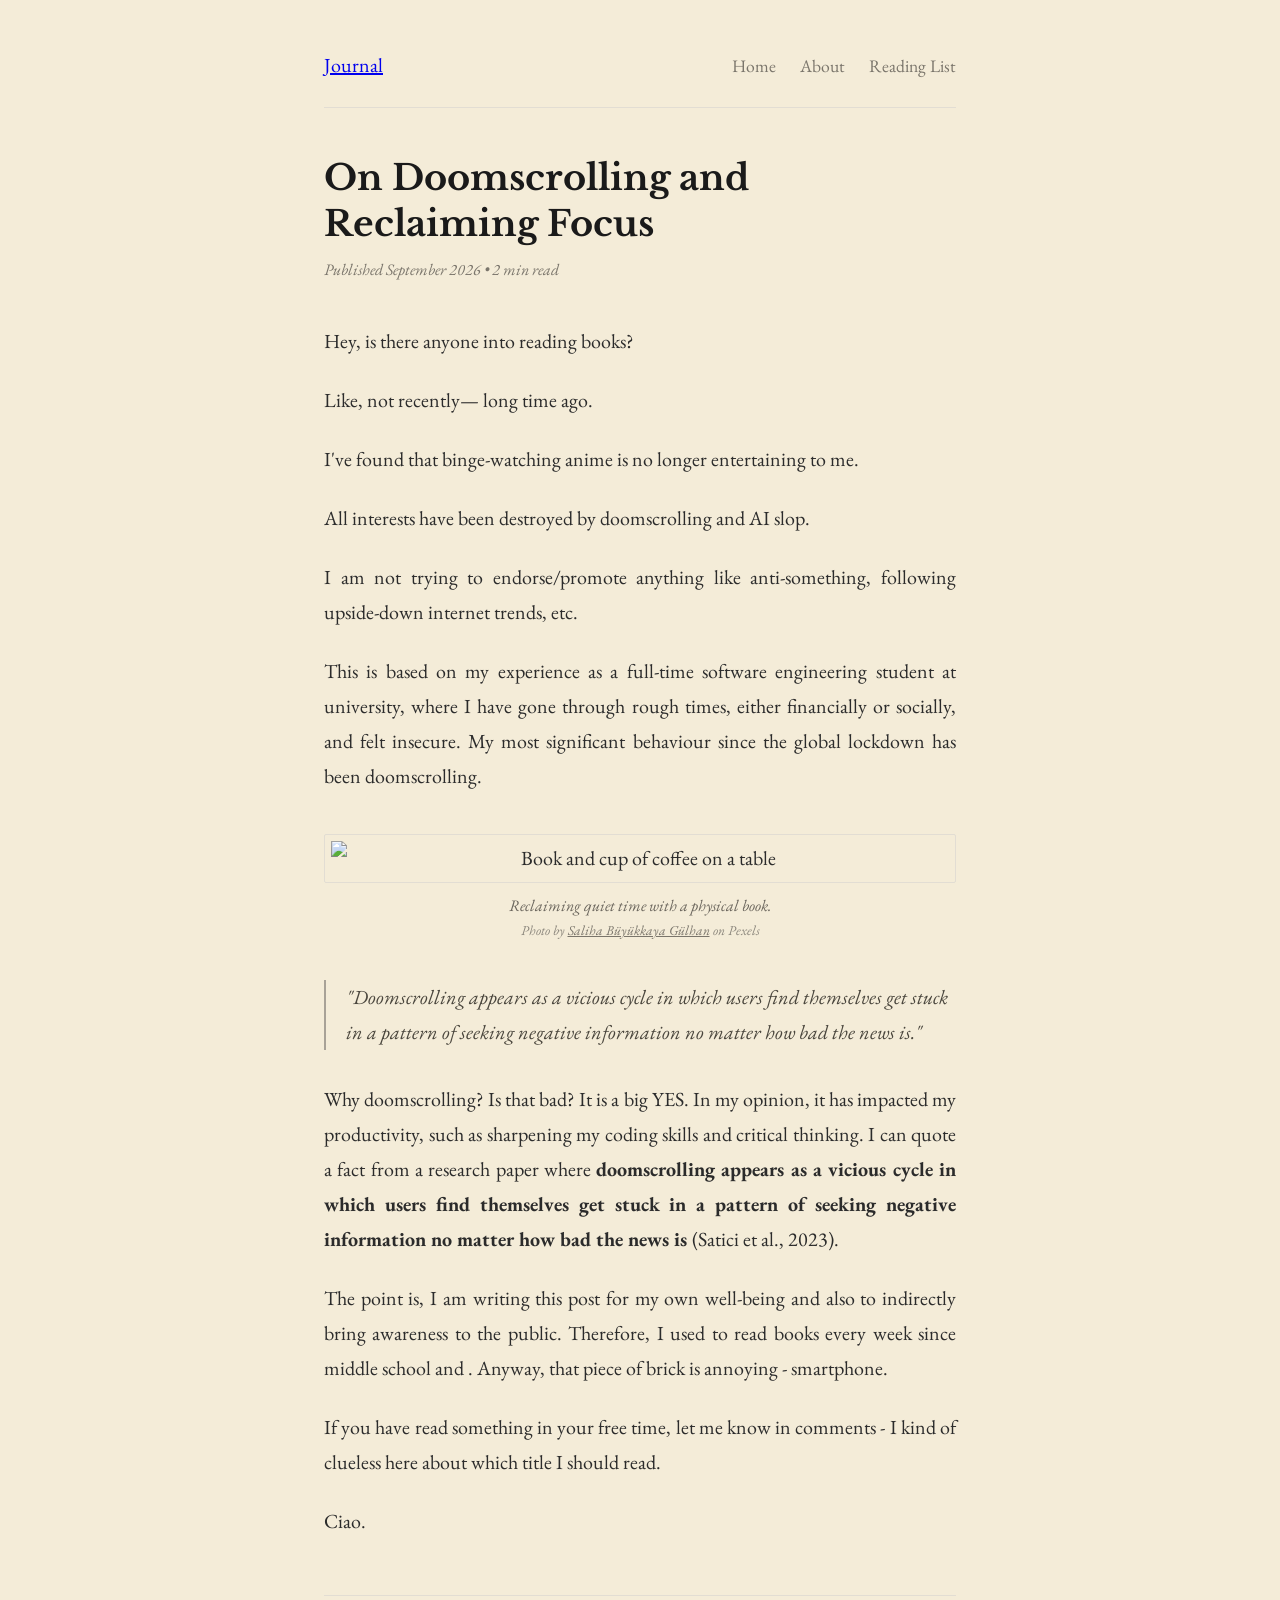
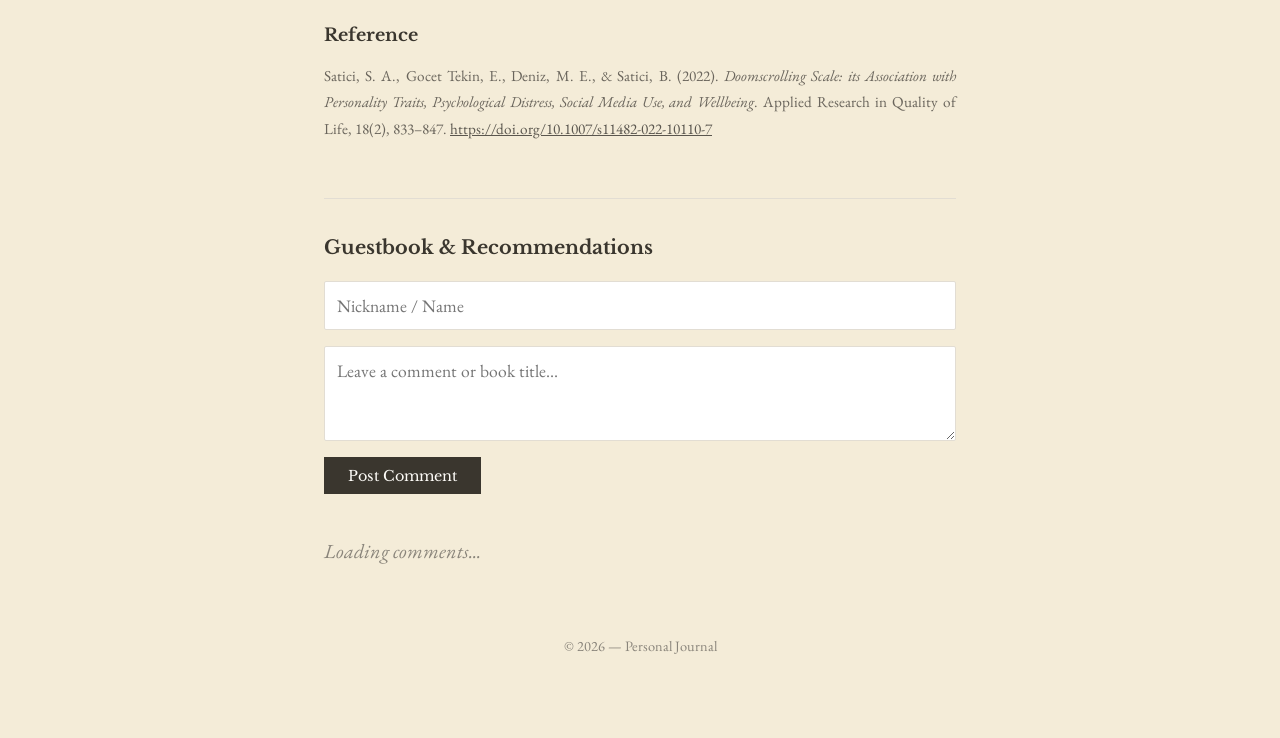
==== index.html @ 2c1738d2 "Initial commit of blog codebase with Supabase reading list" ====
<!DOCTYPE html>
<html lang="en">
<head>
  <meta charset="UTF-8">
  <meta name="viewport" content="width=device-width, initial-scale=1.0">
  <title>Digital Reflection</title>

  <!-- Google Fonts: EB Garamond (Body) & Libre Baskerville (Headings) -->
  <link rel="preconnect" href="https://fonts.googleapis.com">
  <link rel="preconnect" href="https://fonts.gstatic.com" crossorigin>
  <link href="https://fonts.googleapis.com/css2?family=EB+Garamond:ital,wght@0,400..700;1,400..700&family=Libre+Baskerville:ital,wght@0,400;0,700;1,400&display=swap" rel="stylesheet">
  <link rel="stylesheet" href="style.css">
</head>
<body>

  <div class="container">
    <header>
     <a href="index.html" class="logo">Journal</a>
        <nav>
            <a href="index.html">Home</a>
            <a href="about.html">About</a>
            <a href="reading-list.html">Reading List</a>
            </nav>
    </header>

    <main>
      <article>
        <h1>On Doomscrolling and Reclaiming Focus</h1>
        <div class="post-meta">Published September 2026 • 2 min read</div>

        <p>Hey, is there anyone into reading books?</p>

        <p>Like, not recently— long time ago.</p>

        <p>I've found that binge-watching anime is no longer entertaining to me.</p>

        <p>All interests have been destroyed by doomscrolling and AI slop.</p>

        <p>I am not trying to endorse/promote anything like anti-something, following upside-down internet trends, etc.</p>

        <p>This is based on my experience as a full-time software engineering student at university, where I have gone through rough times, either financially or socially, and felt insecure. My most significant behaviour since the global lockdown has been doomscrolling.</p>

        <figure class="book-media">
            <img src="https://images.pexels.com/photos/19252537/pexels-photo-19252537.jpeg" alt="Book and cup of coffee on a table">
            <figcaption>
            Reclaiming quiet time with a physical book. 
                <span style="display: block; font-size: 0.85rem; color: #8a857b; margin-top: 0.25rem;">
                    Photo by <a href="https://www.pexels.com/photo/book-and-cup-of-coffee-on-a-table-19252537/" target="_blank" rel="noopener" style="color: #7a756b;">Saliha Büyükkaya Gülhan</a> on Pexels
                </span>
            </figcaption>
        </figure>

        <blockquote>
          "Doomscrolling appears as a vicious cycle in which users find themselves get stuck in a pattern of seeking negative information no matter how bad the news is."
        </blockquote>

        <p>Why doomscrolling? Is that bad? It is a big YES. In my opinion, it has impacted my productivity, such as sharpening my coding skills and critical thinking. I can quote a fact from a research paper where <b>doomscrolling appears as a vicious cycle in which users find themselves get stuck in a pattern of seeking negative information no matter how bad the news is </b> (Satici et al., 2023).</p>

        <p>The point is, I am writing this post for my own well-being and also to indirectly bring awareness to the public. Therefore, I used to read books every week since middle school and . Anyway, that piece of brick is annoying - smartphone.</p>

        <p>If you have read something in your free time, let me know in comments - I kind of clueless here about which title I should read.</p>

        <p>Ciao.</p>

        <div class="references">
          <h2>Reference</h2>
          <p>Satici, S. A., Gocet Tekin, E., Deniz, M. E., & Satici, B. (2022). <em>Doomscrolling Scale: its Association with Personality Traits, Psychological Distress, Social Media Use, and Wellbeing</em>. Applied Research in Quality of Life, 18(2), 833–847. <a href="https://doi.org/10.1007/s11482-022-10110-7" target="_blank" rel="noopener">https://doi.org/10.1007/s11482-022-10110-7</a>
‌           </p>
        </div>
      </article>
    </main>

    <!-- Supabase Client Library -->
<script src="https://cdn.jsdelivr.net/npm/@supabase/supabase-js@2"></script>

<section class="guestbook-section">
  <h2 style="font-family: 'Libre Baskerville', serif; font-size: 1.2rem; color: #3a362e; margin-bottom: 1rem;">
    Guestbook & Recommendations
  </h2>

  <!-- Input Form -->
  <form id="commentForm" class="guestbook-form">
    <input type="text" id="nickname" placeholder="Nickname / Name" required class="guestbook-input">
    <textarea id="content" rows="3" placeholder="Leave a comment or book title..." required class="guestbook-textarea"></textarea>
    <button type="submit" class="guestbook-btn">Post Comment</button>
  </form>

  <!-- Published Comments Stream -->
  <div id="commentsList">
    <p style="font-style: italic; color: #8a857b;">Loading comments...</p>
  </div>
</section>

<script>
  // Replace with your project details from Supabase (Project Settings -> API)
  const SUPABASE_URL = 'https://gpjzoiaikuwnfobwtftz.supabase.co';
  const SUPABASE_ANON_KEY = 'eyJhbGciOiJIUzI1NiIsInR5cCI6IkpXVCJ9.eyJpc3MiOiJzdXBhYmFzZSIsInJlZiI6ImdwanpvaWFpa3V3bmZvYnd0ZnR6Iiwicm9sZSI6ImFub24iLCJpYXQiOjE3ODkxNjAzMjAsImV4cCI6MjEwNDczNjMyMH0.0eDDirX0hWw0x0QTSIiHQL4Y9MMNzqnbz1SUgS_aehE';
  const db = supabase.createClient(SUPABASE_URL, SUPABASE_ANON_KEY);

  const form = document.getElementById('commentForm');
  const commentsList = document.getElementById('commentsList');

  // Fetch and display existing comments
  async function loadComments() {
    const { data, error } = await db
      .from('comments')
      .select('*')
      .order('created_at', { ascending: false });

    if (error || !data) {
      commentsList.innerHTML = '<p style="font-style: italic;">No comments yet. Be the first!</p>';
      return;
    }

    commentsList.innerHTML = data.map(c => `
      <div class="comment-entry">
        <div class="comment-header">${escapeHtml(c.nickname)}</div>
        <div class="comment-body">${escapeHtml(c.content)}</div>
      </div>
    `).join('');
  }

  // Handle new submission
  form.addEventListener('submit', async (e) => {
    e.preventDefault();
    const nickname = document.getElementById('nickname').value;
    const content = document.getElementById('content').value;

    await db.from('comments').insert([{ nickname, content }]);
    form.reset();
    loadComments(); // Refresh list immediately
  });

  // Helper to prevent HTML injection/XSS
  function escapeHtml(str) {
    return str.replace(/&/g, "&amp;").replace(/</g, "&lt;").replace(/>/g, "&gt;");
  }

  loadComments();
</script>

    <footer>
      <p>© 2026 — Personal Journal</p>
    </footer>
  </div>

</body>
</html>
---- style.css ----
/* ==========================================================================
   CSS Reset & Base Book Page Styling
   ========================================================================== */
* {
  box-sizing: border-box;
  margin: 0;
  padding: 0;
}

body {
  background-color: #F4ECD8; /* Warm book paper color */
  color: #2b2b2b;            /* Soft charcoal text */
  font-family: "EB Garamond", Georgia, serif;
  font-size: 1.25rem;        /* 20px base for crisp, comfortable reading */
  line-height: 1.75;
  -webkit-font-smoothing: antialiased;
}

/* Single-Column Container (Book Page Width) */
.container {
  max-width: 680px;
  margin: 0 auto;
  padding: 3rem 1.5rem 5rem 1.5rem;
}

/* Minimal Header */
header {
  border-bottom: 1px solid #e2ddd3;
  padding-bottom: 1.5rem;
  margin-bottom: 3rem;
  display: flex;
  justify-content: space-between;
  align-items: center;
}

.site-title {
  font-family: "Libre Baskerville", Georgia, serif;
  font-size: 1rem;
  font-weight: 700;
  letter-spacing: 0.05em;
  text-transform: uppercase;
  color: #5a564e;
  text-decoration: none;
}

nav a {
  font-family: "EB Garamond", serif;
  font-size: 1.1rem;
  color: #7a756b;
  text-decoration: none;
  margin-left: 1.25rem;
  transition: color 0.2s ease;
}

nav a:hover, nav a.active {
  color: #1a1a1a;
  border-bottom: 1px solid #1a1a1a;
}

/* Article Typography */
article h1 {
  font-family: "Libre Baskerville", Georgia, serif;
  font-size: 2.2rem;
  line-height: 1.3;
  color: #1a1a1a;
  margin-bottom: 0.5rem;
  font-weight: 700;
}

.post-meta {
  font-size: 1rem;
  font-style: italic;
  color: #7a756b;
  margin-bottom: 2.5rem;
}

/* Paragraph Selector with Justify & Hyphenation */
article p {
  margin-bottom: 1.5rem;
  text-align: justify;
  text-justify: inter-word;
  -webkit-hyphens: auto;
  -ms-hyphens: auto;
  hyphens: auto;
}

/* Blockquote Style (For Quotes & Key Thoughts) */
blockquote {
  border-left: 2px solid #a8a297;
  margin: 2rem 0;
  padding-left: 1.25rem;
  font-style: italic;
  color: #4a463d;
}

/* Reference & Footer Section */
.references {
  margin-top: 3.5rem;
  padding-top: 1.5rem;
  border-top: 1px solid #e2ddd3;
  font-size: 0.95rem;
  color: #6a655c;
}

.references h2 {
  font-family: "Libre Baskerville", serif;
  font-size: 1.1rem;
  margin-bottom: 0.75rem;
  color: #3a362e;
}

.references a {
  color: #5a564e;
  word-break: break-all;
}

footer {
  margin-top: 4rem;
  text-align: center;
  font-size: 0.9rem;
  color: #8a857b;
}

/* Book-Style Image & Figure Container */
figure.book-media {
  margin: 2.5rem 0;
  text-align: center;
}

figure.book-media img {
  max-width: 100%;
  height: auto;
  display: block;
  margin: 0 auto;
  border-radius: 2px;
  border: 1px solid #e2ddd3; 
  padding: 6px;
  background-color: #F4ECD8;
}

figure.book-media figcaption {
  font-family: "EB Garamond", Georgia, serif;
  font-size: 1rem;
  font-style: italic;
  color: #6a655c;
  margin-top: 0.75rem;
  line-height: 1.4;
}

/* Form Styling */
.guestbook-section {
  margin-top: 3.5rem;
  padding-top: 2rem;
  border-top: 1px solid #e2ddd3;
}

.guestbook-form {
  display: flex;
  flex-direction: column;
  gap: 1rem;
  margin-bottom: 2.5rem;
}

.guestbook-input, .guestbook-textarea {
  width: 100%;
  padding: 0.75rem;
  background-color: #ffffff;
  border: 1px solid #e2ddd3;
  border-radius: 2px;
  font-family: "EB Garamond", Georgia, serif;
  font-size: 1.1rem;
  color: #2b2b2b;
}

.guestbook-btn {
  align-self: flex-start;
  padding: 0.6rem 1.5rem;
  background-color: #3a362e;
  color: #fdfbf7;
  border: none;
  font-family: "Libre Baskerville", Georgia, serif;
  font-size: 0.9rem;
  cursor: pointer;
}

/* Individual Comment Entry */
.comment-entry {
  padding: 1rem 0;
  border-bottom: 1px dashed #e2ddd3;
}

.comment-header {
  font-family: "Libre Baskerville", serif;
  font-size: 1rem;
  font-weight: bold;
  color: #3a362e;
  margin-bottom: 0.25rem;
}

.comment-body {
  font-size: 1.1rem;
  color: #4a463d;
}

/* ==========================================================================
   Book List Specific Hierarchy
   ========================================================================== */

.book-group {
  margin-top: 2rem;
  margin-bottom: 3rem;
}

/* Section Header (e.g. "Books I've Read") */
.group-title {
  font-family: "Libre Baskerville", Georgia, serif;
  font-size: 1.3rem;
  font-weight: 700;
  color: #1a1a1a;
  border-bottom: 1px solid #e2ddd3;
  padding-bottom: 0.4rem;
  margin-bottom: 2rem;
}

/* Single Book Container */
.book-item {
  margin-bottom: 2.5rem;
  padding-bottom: 1.5rem;
  border-bottom: 1px dashed #e2ddd3;
}

/* Book Title */
.book-title {
  font-family: "Libre Baskerville", Georgia, serif;
  font-size: 1.3rem;
  font-weight: 700;
  color: #1a1a1a;
  margin-bottom: 0.2rem;
}

/* Author Name */
.book-author {
  font-family: "EB Garamond", Georgia, serif;
  font-size: 1.05rem;
  font-style: italic;
  color: #7a756b;
  margin-bottom: 0.8rem;
}

/* Reader Review / Personal Notes */
.book-notes {
  font-family: "EB Garamond", Georgia, serif;
  font-size: 1.15rem;
  line-height: 1.7;
  color: #4a463d;
  margin-top: 0.5rem;
  padding-left: 0.85rem;
  border-left: 2px solid #c0b9a8;
  text-align: left; /* Keeps notes clean and left-aligned */
}

/* Empty State Message */
.empty-state {
  font-style: italic;
  color: #8a857b;
  font-size: 1.1rem;
}
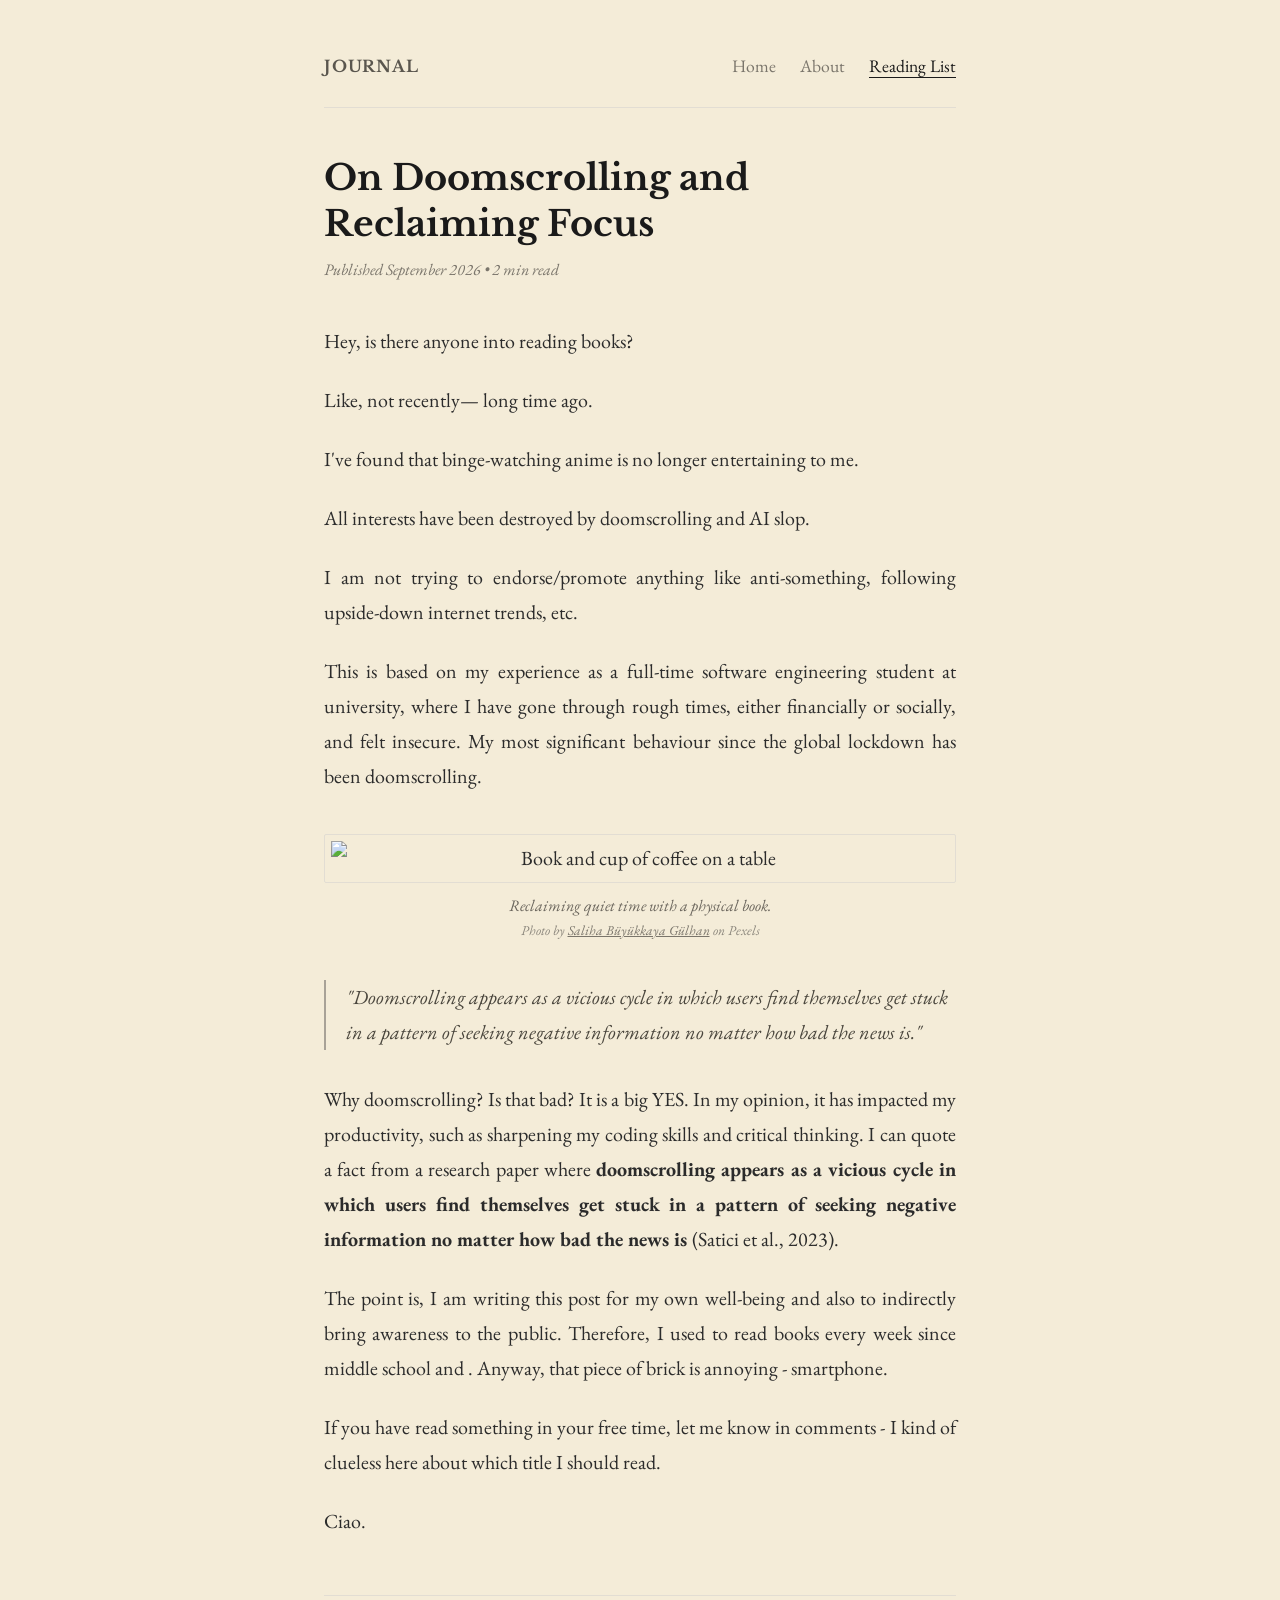
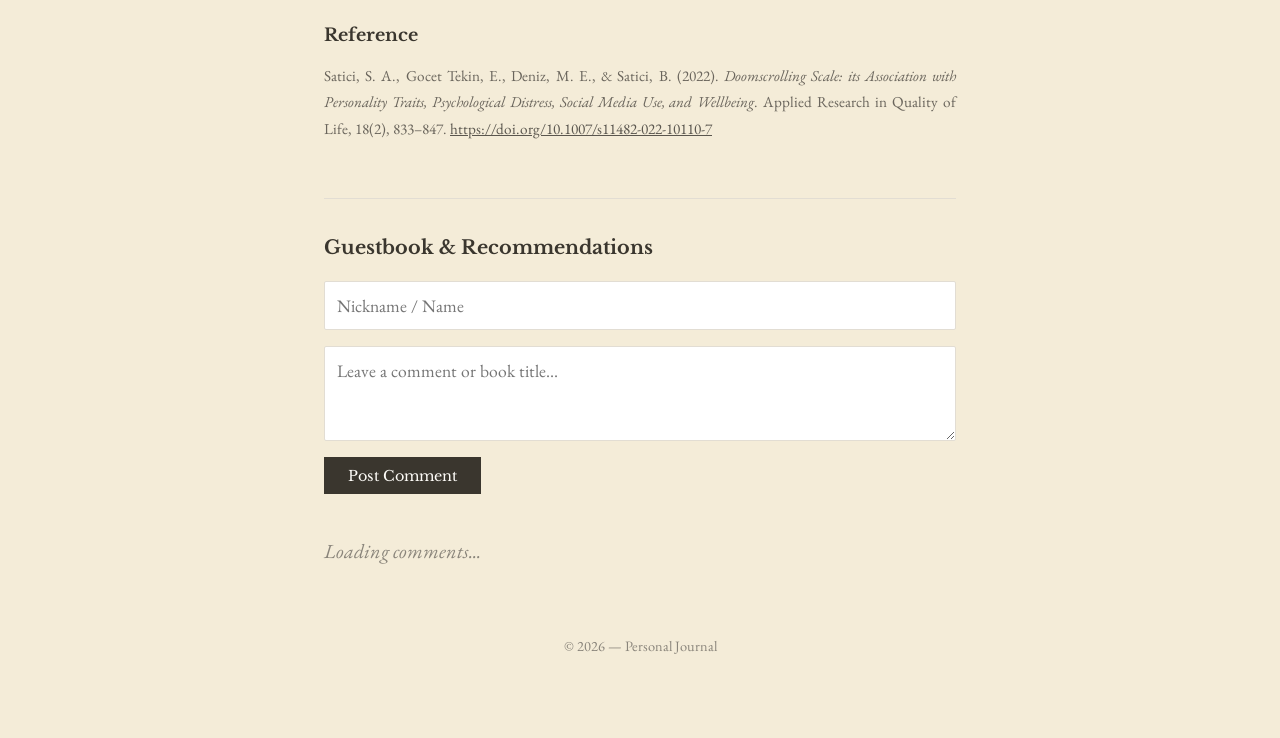
==== commit baefb9fa: "Fixed the navigation for homepage header to match and consistent with the rest of 2 webpages: About " ====
--- a/index.html
+++ b/index.html
@@ -15,13 +15,13 @@
 
   <div class="container">
     <header>
-     <a href="index.html" class="logo">Journal</a>
-        <nav>
-            <a href="index.html">Home</a>
-            <a href="about.html">About</a>
-            <a href="reading-list.html">Reading List</a>
-            </nav>
-    </header>
+    <a href="index.html" class="site-title">Journal</a>
+    <nav>
+      <a href="index.html">Home</a>
+      <a href="about.html">About</a>
+      <a href="reading-list.html" class="active">Reading List</a>
+    </nav>
+  </header>
 
     <main>
       <article>
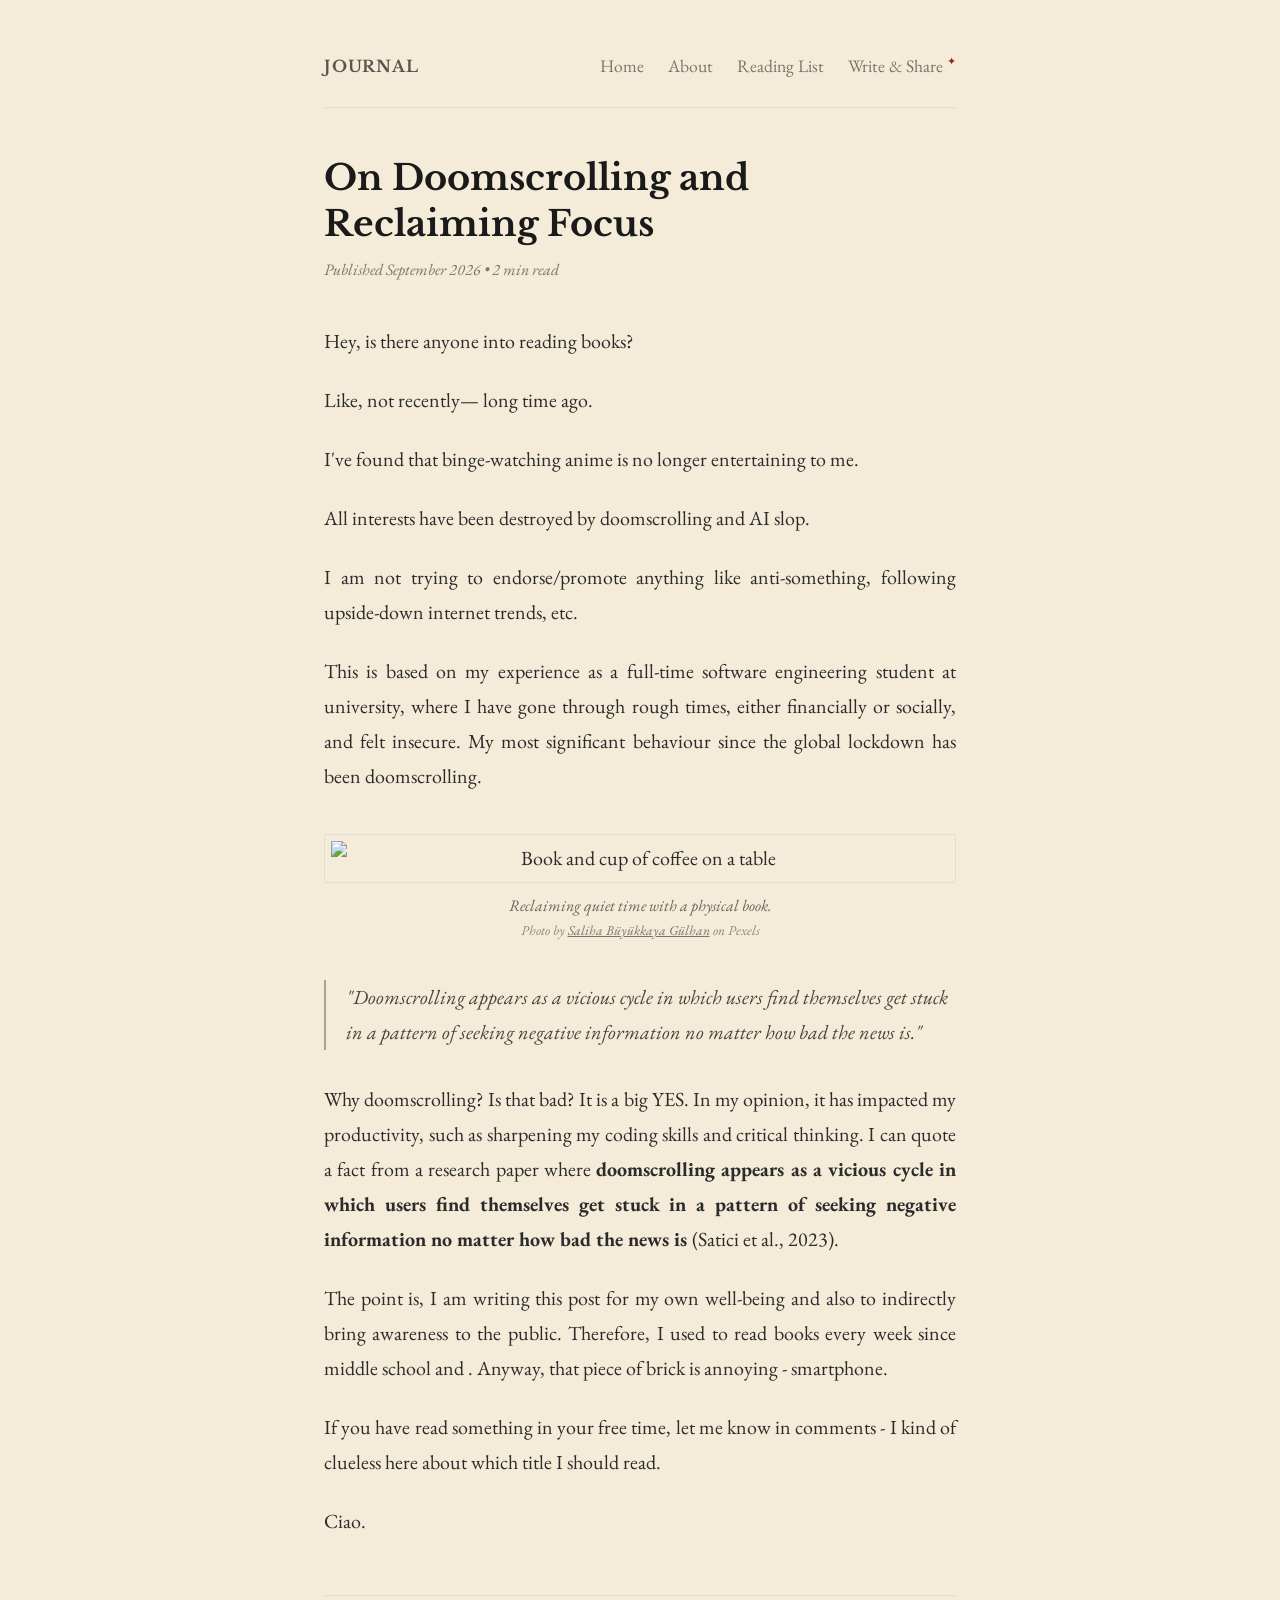
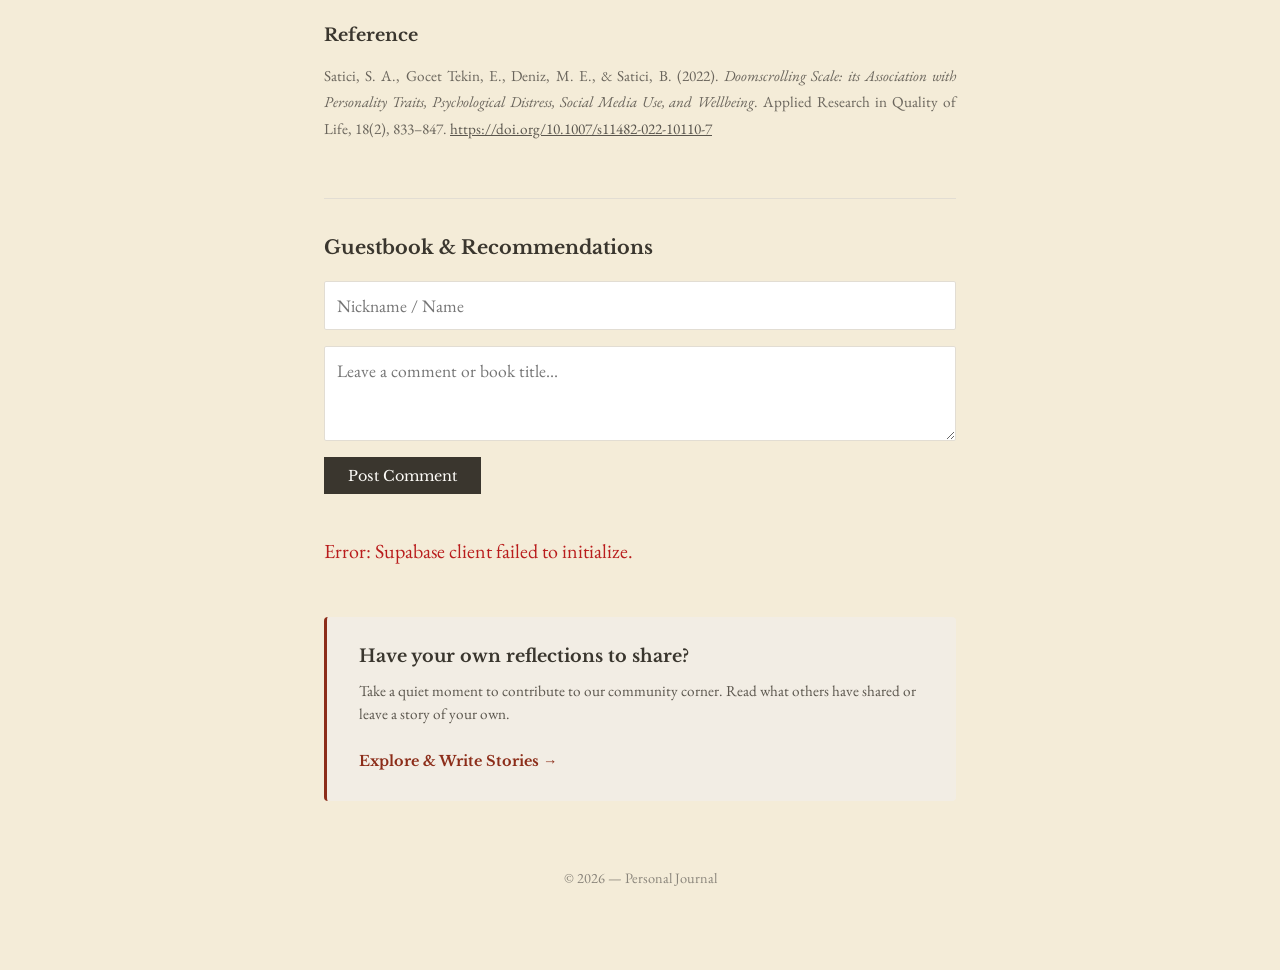
==== commit 67c6fafb: "Update page transitions, bookmark navigation, and stories feature" ====
--- a/index.html
+++ b/index.html
@@ -5,23 +5,39 @@
   <meta name="viewport" content="width=device-width, initial-scale=1.0">
   <title>Digital Reflection</title>
 
-  <!-- Google Fonts: EB Garamond (Body) & Libre Baskerville (Headings) -->
+  <!-- Google Fonts -->
   <link rel="preconnect" href="https://fonts.googleapis.com">
   <link rel="preconnect" href="https://fonts.gstatic.com" crossorigin>
   <link href="https://fonts.googleapis.com/css2?family=EB+Garamond:ital,wght@0,400..700;1,400..700&family=Libre+Baskerville:ital,wght@0,400;0,700;1,400&display=swap" rel="stylesheet">
-  <link rel="stylesheet" href="style.css">
+  <link rel="stylesheet" href="css/style.css">
+  
+  <!-- Supabase & Central App Script -->
+<!-- Supabase & Central App Script -->
+<script src="https://cdn.jsdelivr.net/npm/@supabase/supabase-js@2"></script>
+<script defer src="js/app.js"></script>
 </head>
 <body>
 
+  <!-- Book Cover Loading Overlay -->
+  <div id="book-loader">
+    <div class="book-cover">
+      <div class="cover-front">
+        <span class="cover-title">Journal</span>
+      </div>
+      <div class="cover-inside"></div>
+    </div>
+  </div>
+
   <div class="container">
     <header>
-    <a href="index.html" class="site-title">Journal</a>
-    <nav>
-      <a href="index.html">Home</a>
-      <a href="about.html">About</a>
-      <a href="reading-list.html" class="active">Reading List</a>
-    </nav>
-  </header>
+      <a href="index.html" class="site-title">Journal</a>
+      <nav>
+  <a href="index.html">Home</a>
+  <a href="about.html">About</a>
+  <a href="reading-list.html">Reading List</a>
+  <a href="write-n-share-story.html" class="nav-highlight">Write & Share <span style="font-size: 0.7rem; vertical-align: super; color: #8C2D19;">✦</span></a>
+</nav>
+    </header>
 
     <main>
       <article>
@@ -29,25 +45,20 @@
         <div class="post-meta">Published September 2026 • 2 min read</div>
 
         <p>Hey, is there anyone into reading books?</p>
-
         <p>Like, not recently— long time ago.</p>
-
         <p>I've found that binge-watching anime is no longer entertaining to me.</p>
-
         <p>All interests have been destroyed by doomscrolling and AI slop.</p>
-
         <p>I am not trying to endorse/promote anything like anti-something, following upside-down internet trends, etc.</p>
-
         <p>This is based on my experience as a full-time software engineering student at university, where I have gone through rough times, either financially or socially, and felt insecure. My most significant behaviour since the global lockdown has been doomscrolling.</p>
 
         <figure class="book-media">
-            <img src="https://images.pexels.com/photos/19252537/pexels-photo-19252537.jpeg" alt="Book and cup of coffee on a table">
-            <figcaption>
+          <img src="https://images.pexels.com/photos/19252537/pexels-photo-19252537.jpeg" alt="Book and cup of coffee on a table">
+          <figcaption>
             Reclaiming quiet time with a physical book. 
-                <span style="display: block; font-size: 0.85rem; color: #8a857b; margin-top: 0.25rem;">
-                    Photo by <a href="https://www.pexels.com/photo/book-and-cup-of-coffee-on-a-table-19252537/" target="_blank" rel="noopener" style="color: #7a756b;">Saliha Büyükkaya Gülhan</a> on Pexels
-                </span>
-            </figcaption>
+            <span style="display: block; font-size: 0.85rem; color: #8a857b; margin-top: 0.25rem;">
+              Photo by <a href="https://www.pexels.com/photo/book-and-cup-of-coffee-on-a-table-19252537/" target="_blank" rel="noopener" style="color: #7a756b;">Saliha Büyükkaya Gülhan</a> on Pexels
+            </span>
+          </figcaption>
         </figure>
 
         <blockquote>
@@ -55,94 +66,53 @@
         </blockquote>
 
         <p>Why doomscrolling? Is that bad? It is a big YES. In my opinion, it has impacted my productivity, such as sharpening my coding skills and critical thinking. I can quote a fact from a research paper where <b>doomscrolling appears as a vicious cycle in which users find themselves get stuck in a pattern of seeking negative information no matter how bad the news is </b> (Satici et al., 2023).</p>
-
         <p>The point is, I am writing this post for my own well-being and also to indirectly bring awareness to the public. Therefore, I used to read books every week since middle school and . Anyway, that piece of brick is annoying - smartphone.</p>
-
         <p>If you have read something in your free time, let me know in comments - I kind of clueless here about which title I should read.</p>
-
         <p>Ciao.</p>
 
         <div class="references">
           <h2>Reference</h2>
-          <p>Satici, S. A., Gocet Tekin, E., Deniz, M. E., & Satici, B. (2022). <em>Doomscrolling Scale: its Association with Personality Traits, Psychological Distress, Social Media Use, and Wellbeing</em>. Applied Research in Quality of Life, 18(2), 833–847. <a href="https://doi.org/10.1007/s11482-022-10110-7" target="_blank" rel="noopener">https://doi.org/10.1007/s11482-022-10110-7</a>
-‌           </p>
+          <p>Satici, S. A., Gocet Tekin, E., Deniz, M. E., & Satici, B. (2022). <em>Doomscrolling Scale: its Association with Personality Traits, Psychological Distress, Social Media Use, and Wellbeing</em>. Applied Research in Quality of Life, 18(2), 833–847. <a href="https://doi.org/10.1007/s11482-022-10110-7" target="_blank" rel="noopener">https://doi.org/10.1007/s11482-022-10110-7</a></p>
         </div>
       </article>
+
+      <section class="guestbook-section">
+        <h2 style="font-family: 'Libre Baskerville', serif; font-size: 1.2rem; color: #3a362e; margin-bottom: 1rem;">
+          Guestbook & Recommendations
+        </h2>
+
+        <form id="commentForm" class="guestbook-form">
+          <input type="text" id="nickname" placeholder="Nickname / Name" required class="guestbook-input">
+          <textarea id="content" rows="3" placeholder="Leave a comment or book title..." required class="guestbook-textarea"></textarea>
+          <button type="submit" class="guestbook-btn">Post Comment</button>
+        </form>
+
+        <div id="commentsList">
+          <p style="font-style: italic; color: #8a857b;">Loading comments...</p>
+        </div>
+      </section>
+
+      <!-- Call to Action Box -->
+<div class="community-nudge" style="margin: 3rem 0; padding: 1.5rem 2rem; background-color: #f2ede4; border-left: 3px solid #8C2D19; border-radius: 4px;">
+  <h3 style="font-family: 'Libre Baskerville', serif; margin-top: 0; margin-bottom: 0.5rem; font-size: 1.1rem; color: #3a362e;">
+    Have your own reflections to share?
+  </h3>
+  <p style="margin: 0 0 1rem 0; color: #5a554c; font-size: 0.95rem; line-height: 1.5;">
+    Take a quiet moment to contribute to our community corner. Read what others have shared or leave a story of your own.
+  </p>
+  <a href="write-n-share-story.html" style="font-family: 'Libre Baskerville', serif; font-size: 0.9rem; font-weight: bold; color: #8C2D19; text-decoration: none;">
+    Explore & Write Stories &rarr;
+  </a>
+</div>
     </main>
-
-    <!-- Supabase Client Library -->
-<script src="https://cdn.jsdelivr.net/npm/@supabase/supabase-js@2"></script>
-
-<section class="guestbook-section">
-  <h2 style="font-family: 'Libre Baskerville', serif; font-size: 1.2rem; color: #3a362e; margin-bottom: 1rem;">
-    Guestbook & Recommendations
-  </h2>
-
-  <!-- Input Form -->
-  <form id="commentForm" class="guestbook-form">
-    <input type="text" id="nickname" placeholder="Nickname / Name" required class="guestbook-input">
-    <textarea id="content" rows="3" placeholder="Leave a comment or book title..." required class="guestbook-textarea"></textarea>
-    <button type="submit" class="guestbook-btn">Post Comment</button>
-  </form>
-
-  <!-- Published Comments Stream -->
-  <div id="commentsList">
-    <p style="font-style: italic; color: #8a857b;">Loading comments...</p>
-  </div>
-</section>
-
-<script>
-  // Replace with your project details from Supabase (Project Settings -> API)
-  const SUPABASE_URL = 'https://gpjzoiaikuwnfobwtftz.supabase.co';
-  const SUPABASE_ANON_KEY = 'eyJhbGciOiJIUzI1NiIsInR5cCI6IkpXVCJ9.eyJpc3MiOiJzdXBhYmFzZSIsInJlZiI6ImdwanpvaWFpa3V3bmZvYnd0ZnR6Iiwicm9sZSI6ImFub24iLCJpYXQiOjE3ODkxNjAzMjAsImV4cCI6MjEwNDczNjMyMH0.0eDDirX0hWw0x0QTSIiHQL4Y9MMNzqnbz1SUgS_aehE';
-  const db = supabase.createClient(SUPABASE_URL, SUPABASE_ANON_KEY);
-
-  const form = document.getElementById('commentForm');
-  const commentsList = document.getElementById('commentsList');
-
-  // Fetch and display existing comments
-  async function loadComments() {
-    const { data, error } = await db
-      .from('comments')
-      .select('*')
-      .order('created_at', { ascending: false });
-
-    if (error || !data) {
-      commentsList.innerHTML = '<p style="font-style: italic;">No comments yet. Be the first!</p>';
-      return;
-    }
-
-    commentsList.innerHTML = data.map(c => `
-      <div class="comment-entry">
-        <div class="comment-header">${escapeHtml(c.nickname)}</div>
-        <div class="comment-body">${escapeHtml(c.content)}</div>
-      </div>
-    `).join('');
-  }
-
-  // Handle new submission
-  form.addEventListener('submit', async (e) => {
-    e.preventDefault();
-    const nickname = document.getElementById('nickname').value;
-    const content = document.getElementById('content').value;
-
-    await db.from('comments').insert([{ nickname, content }]);
-    form.reset();
-    loadComments(); // Refresh list immediately
-  });
-
-  // Helper to prevent HTML injection/XSS
-  function escapeHtml(str) {
-    return str.replace(/&/g, "&amp;").replace(/</g, "&lt;").replace(/>/g, "&gt;");
-  }
-
-  loadComments();
-</script>
-
+    <!-- Fixed Bookmark Back-to-Top Button -->
+    <a href="#top" id="backToTopBookmark" aria-label="Back to Top" title="Return to top of page">
+      <span class="bookmark-ribbon"></span>
+      <span class="bookmark-icon">↑</span>
+    </a>
     <footer>
       <p>© 2026 — Personal Journal</p>
     </footer>
   </div>
-
 </body>
 </html>
--- a/css/style.css
+++ b/css/style.css
@@ -0,0 +1,501 @@
+/* ==========================================================================
+   CSS Reset & Base Book Page Styling
+   ========================================================================== */
+* {
+  box-sizing: border-box;
+  margin: 0;
+  padding: 0;
+}
+
+body {
+  background-color: #F4ECD8; /* Warm book paper color */
+  color: #2b2b2b;            /* Soft charcoal text */
+  font-family: "EB Garamond", Georgia, serif;
+  font-size: 1.25rem;        /* 20px base for crisp, comfortable reading */
+  line-height: 1.75;
+  -webkit-font-smoothing: antialiased;
+}
+
+/* Single-Column Container (Book Page Width) */
+.container {
+  max-width: 680px;
+  margin: 0 auto;
+  padding: 3rem 1.5rem 5rem 1.5rem;
+}
+
+/* Minimal Header */
+header {
+  border-bottom: 1px solid #e2ddd3;
+  background-color: #F4ECD8;
+  padding-bottom: 1.5rem;
+  margin-bottom: 3rem;
+  display: flex;
+  justify-content: space-between;
+  align-items: center;
+  position: sticky;
+  top: 0;
+  z-index: 100;
+}
+
+.site-title {
+  font-family: "Libre Baskerville", Georgia, serif;
+  font-size: 1rem;
+  font-weight: 700;
+  letter-spacing: 0.05em;
+  text-transform: uppercase;
+  color: #5a564e;
+  text-decoration: none;
+}
+
+nav a {
+  font-family: "EB Garamond", serif;
+  font-size: 1.1rem;
+  color: #7a756b;
+  text-decoration: none;
+  margin-left: 1.25rem;
+  transition: color 0.2s ease;
+}
+
+nav a:hover, nav a.active {
+  color: #1a1a1a;
+  border-bottom: 1px solid #1a1a1a;
+}
+
+/* Article Typography */
+article h1 {
+  font-family: "Libre Baskerville", Georgia, serif;
+  font-size: 2.2rem;
+  line-height: 1.3;
+  color: #1a1a1a;
+  margin-bottom: 0.5rem;
+  font-weight: 700;
+}
+
+.post-meta {
+  font-size: 1rem;
+  font-style: italic;
+  color: #7a756b;
+  margin-bottom: 2.5rem;
+}
+
+/* Paragraph Selector with Justify & Hyphenation */
+article p {
+  margin-bottom: 1.5rem;
+  text-align: justify;
+  text-justify: inter-word;
+  -webkit-hyphens: auto;
+  -ms-hyphens: auto;
+  hyphens: auto;
+}
+
+/* Blockquote Style (For Quotes & Key Thoughts) */
+blockquote {
+  border-left: 2px solid #a8a297;
+  margin: 2rem 0;
+  padding-left: 1.25rem;
+  font-style: italic;
+  color: #4a463d;
+}
+
+/* Reference & Footer Section */
+.references {
+  margin-top: 3.5rem;
+  padding-top: 1.5rem;
+  border-top: 1px solid #e2ddd3;
+  font-size: 0.95rem;
+  color: #6a655c;
+}
+
+.references h2 {
+  font-family: "Libre Baskerville", serif;
+  font-size: 1.1rem;
+  margin-bottom: 0.75rem;
+  color: #3a362e;
+}
+
+.references a {
+  color: #5a564e;
+  word-break: break-all;
+}
+
+footer {
+  margin-top: 4rem;
+  text-align: center;
+  font-size: 0.9rem;
+  color: #8a857b;
+}
+
+/* Book-Style Image & Figure Container */
+figure.book-media {
+  margin: 2.5rem 0;
+  text-align: center;
+}
+
+figure.book-media img {
+  max-width: 100%;
+  height: auto;
+  display: block;
+  margin: 0 auto;
+  border-radius: 2px;
+  border: 1px solid #e2ddd3; 
+  padding: 6px;
+  background-color: #F4ECD8;
+}
+
+figure.book-media figcaption {
+  font-family: "EB Garamond", Georgia, serif;
+  font-size: 1rem;
+  font-style: italic;
+  color: #6a655c;
+  margin-top: 0.75rem;
+  line-height: 1.4;
+}
+
+/* Form Styling */
+.guestbook-section {
+  margin-top: 3.5rem;
+  padding-top: 2rem;
+  border-top: 1px solid #e2ddd3;
+}
+
+.guestbook-form {
+  display: flex;
+  flex-direction: column;
+  gap: 1rem;
+  margin-bottom: 2.5rem;
+}
+
+.guestbook-input, .guestbook-textarea {
+  width: 100%;
+  padding: 0.75rem;
+  background-color: #ffffff;
+  border: 1px solid #e2ddd3;
+  border-radius: 2px;
+  font-family: "EB Garamond", Georgia, serif;
+  font-size: 1.1rem;
+  color: #2b2b2b;
+}
+
+.guestbook-btn {
+  align-self: flex-start;
+  padding: 0.6rem 1.5rem;
+  background-color: #3a362e;
+  color: #fdfbf7;
+  border: none;
+  font-family: "Libre Baskerville", Georgia, serif;
+  font-size: 0.9rem;
+  cursor: pointer;
+}
+
+/* Individual Comment Entry */
+.comment-entry {
+  padding: 1rem 0;
+  border-bottom: 1px dashed #e2ddd3;
+}
+
+.comment-header {
+  font-family: "Libre Baskerville", serif;
+  font-size: 1rem;
+  font-weight: bold;
+  color: #3a362e;
+  margin-bottom: 0.25rem;
+}
+
+.comment-body {
+  font-size: 1.1rem;
+  color: #4a463d;
+}
+
+/* ==========================================================================
+   Book List Specific Hierarchy
+   ========================================================================== */
+
+.book-group {
+  margin-top: 2rem;
+  margin-bottom: 3rem;
+}
+
+/* Section Header (e.g. "Books I've Read") */
+.group-title {
+  font-family: "Libre Baskerville", Georgia, serif;
+  font-size: 1.3rem;
+  font-weight: 700;
+  color: #1a1a1a;
+  border-bottom: 1px solid #e2ddd3;
+  padding-bottom: 0.4rem;
+  margin-bottom: 2rem;
+}
+
+/* Single Book Container */
+.book-item {
+  margin-bottom: 2.5rem;
+  padding-bottom: 1.5rem;
+  border-bottom: 1px dashed #e2ddd3;
+}
+
+/* Book Title */
+.book-title {
+  font-family: "Libre Baskerville", Georgia, serif;
+  font-size: 1.3rem;
+  font-weight: 700;
+  color: #1a1a1a;
+  margin-bottom: 0.2rem;
+}
+
+/* Author Name */
+.book-author {
+  font-family: "EB Garamond", Georgia, serif;
+  font-size: 1.05rem;
+  font-style: italic;
+  color: #7a756b;
+  margin-bottom: 0.8rem;
+}
+
+/* Reader Review / Personal Notes */
+.book-notes {
+  font-family: "EB Garamond", Georgia, serif;
+  font-size: 1.15rem;
+  line-height: 1.7;
+  color: #4a463d;
+  margin-top: 0.5rem;
+  padding-left: 0.85rem;
+  border-left: 2px solid #c0b9a8;
+  text-align: left; /* Keeps notes clean and left-aligned */
+}
+
+/* Empty State Message */
+.empty-state {
+  font-style: italic;
+  color: #8a857b;
+  font-size: 1.1rem;
+}
+
+/* ==========================================================================
+   Book Cover Opening Animation
+   ========================================================================== */
+
+#book-loader {
+  position: fixed;
+  top: 0;
+  left: 0;
+  width: 100vw;
+  height: 100vh;
+  background-color: #F4ECD8; /* Matches paper background */
+  display: flex;
+  justify-content: center;
+  align-items: center;
+  z-index: 9999;
+  perspective: 1000px;
+  transition: opacity 0.8s ease, visibility 0.8s ease;
+}
+
+#book-loader.fade-out {
+  opacity: 0;
+  visibility: hidden;
+}
+
+.book-cover {
+  width: 140px;
+  height: 190px;
+  position: relative;
+  transform-style: preserve-3d;
+  box-shadow: 0 10px 25px rgba(0, 0, 0, 0.15);
+}
+
+.cover-front, .cover-inside {
+  position: absolute;
+  width: 100%;
+  height: 100%;
+  top: 0;
+  left: 0;
+  border-radius: 2px 6px 6px 2px;
+}
+
+.cover-front {
+  background-color: #3A362E; /* Charcoal hardcover */
+  border-left: 4px solid #2B2822; /* Spine accent */
+  color: #FDFBF7;
+  display: flex;
+  justify-content: center;
+  align-items: center;
+  transform-origin: left center;
+  animation: openBook 1.4s cubic-bezier(0.4, 0, 0.2, 1) forwards 0.3s;
+  backface-visibility: hidden;
+}
+
+.cover-title {
+  font-family: "Libre Baskerville", Georgia, serif;
+  font-size: 0.9rem;
+  letter-spacing: 0.1em;
+  text-transform: uppercase;
+  border: 1px solid #7A756B;
+  padding: 0.4rem 0.8rem;
+}
+
+.cover-inside {
+  background-color: #EFE6D0; /* Inside paper preview */
+  border-left: 3px solid #D4CEBE;
+  z-index: -1;
+}
+
+@keyframes openBook {
+  0% {
+    transform: rotateY(0deg);
+  }
+  100% {
+    transform: rotateY(-140deg);
+  }
+}
+
+/* ==========================================================================
+   Mobile Optimization (Screens under 600px)
+   ========================================================================== */
+
+@media (max-width: 600px) {
+  /* Container padding fix */
+  .container {
+    padding: 2rem 1rem 3rem 1rem;
+  }
+
+  /* Header Layout Fix */
+  header {
+    flex-direction: column;
+    align-items: center;
+    gap: 1rem;
+    margin-bottom: 2rem;
+    padding-bottom: 1rem;
+    text-align: center;
+  }
+
+  nav {
+    display: flex;
+    justify-content: center;
+    flex-wrap: wrap;
+    gap: 0.75rem;
+  }
+
+  nav a {
+    margin-left: 0; /* Reset desktop left margin */
+    font-size: 1rem;
+  }
+
+  /* Typography Adjustments */
+  article h1 {
+    font-size: 1.75rem;
+    line-height: 1.25;
+  }
+
+  /* Prevent text awkward spacing on narrow screens */
+  article p {
+    text-align: left;
+    hyphens: none;
+    font-size: 1.15rem;
+  }
+
+  /* Form & Button Adjustments */
+  .guestbook-btn {
+    width: 100%; /* Full-width buttons on mobile */
+    text-align: center;
+  }
+
+  /* Scale down book cover animation for smaller screens */
+  .book-cover {
+    width: 110px;
+    height: 150px;
+  }
+}
+
+/* Page Flip Transition Container */
+body {
+  perspective: 1200px; /* Gives depth to the 3D flip */
+  overflow-x: hidden;
+}
+
+.container {
+  transform-origin: left center;
+  transition: transform 0.6s cubic-bezier(0.4, 0.0, 0.2, 1), opacity 0.5s ease;
+  backface-visibility: hidden;
+}
+
+/* Page flipping out to the left */
+.container.page-flip-out {
+  transform: rotateY(-90deg);
+  opacity: 0;
+}
+
+/* Page entering from the right */
+.container.page-flip-in-start {
+  transform: rotateY(90deg);
+  opacity: 0;
+}
+
+/* ==========================================================================
+   Bookmark Back-to-Top Style
+   ========================================================================== */
+
+/* Enable smooth scrolling across the page */
+html {
+  scroll-behavior: smooth;
+}
+
+#backToTopBookmark {
+  position: fixed;
+  bottom: 2rem;
+  right: 1.5rem;
+  z-index: 999;
+  display: flex;
+  flex-direction: column;
+  align-items: center;
+  justify-content: center;
+  width: 38px;
+  height: 52px;
+  background-color: #8C2D19; /* Rich book ribbon red */
+  color: #F7F4EE;            /* Matching paper cream */
+  text-decoration: none;
+  border-radius: 4px 4px 0 0;
+  box-shadow: -2px 4px 10px rgba(0, 0, 0, 0.15);
+  opacity: 0;
+  visibility: hidden;
+  transform: translateY(10px);
+  transition: opacity 0.3s ease, transform 0.3s ease, background-color 0.2s ease;
+}
+
+/* Ribbed cut out at the bottom of the bookmark */
+#backToTopBookmark::after {
+  content: '';
+  position: absolute;
+  bottom: -8px;
+  left: 0;
+  width: 0;
+  height: 0;
+  border-left: 19px solid transparent;
+  border-right: 19px solid transparent;
+  border-top: 8px solid #8C2D19;
+  transition: border-top-color 0.2s ease;
+}
+
+/* Show bookmark after scrolling down */
+#backToTopBookmark.visible {
+  opacity: 0.9;
+  visibility: visible;
+  transform: translateY(0);
+}
+
+#backToTopBookmark:hover {
+  opacity: 1;
+  background-color: #6E2212;
+  transform: translateY(-3px);
+}
+
+#backToTopBookmark:hover::after {
+  border-top-color: #6E2212;
+}
+
+.bookmark-icon {
+  font-family: 'EB Garamond', serif;
+  font-size: 1.2rem;
+  font-weight: bold;
+  line-height: 1;
+  margin-top: 2px;
+}
+
